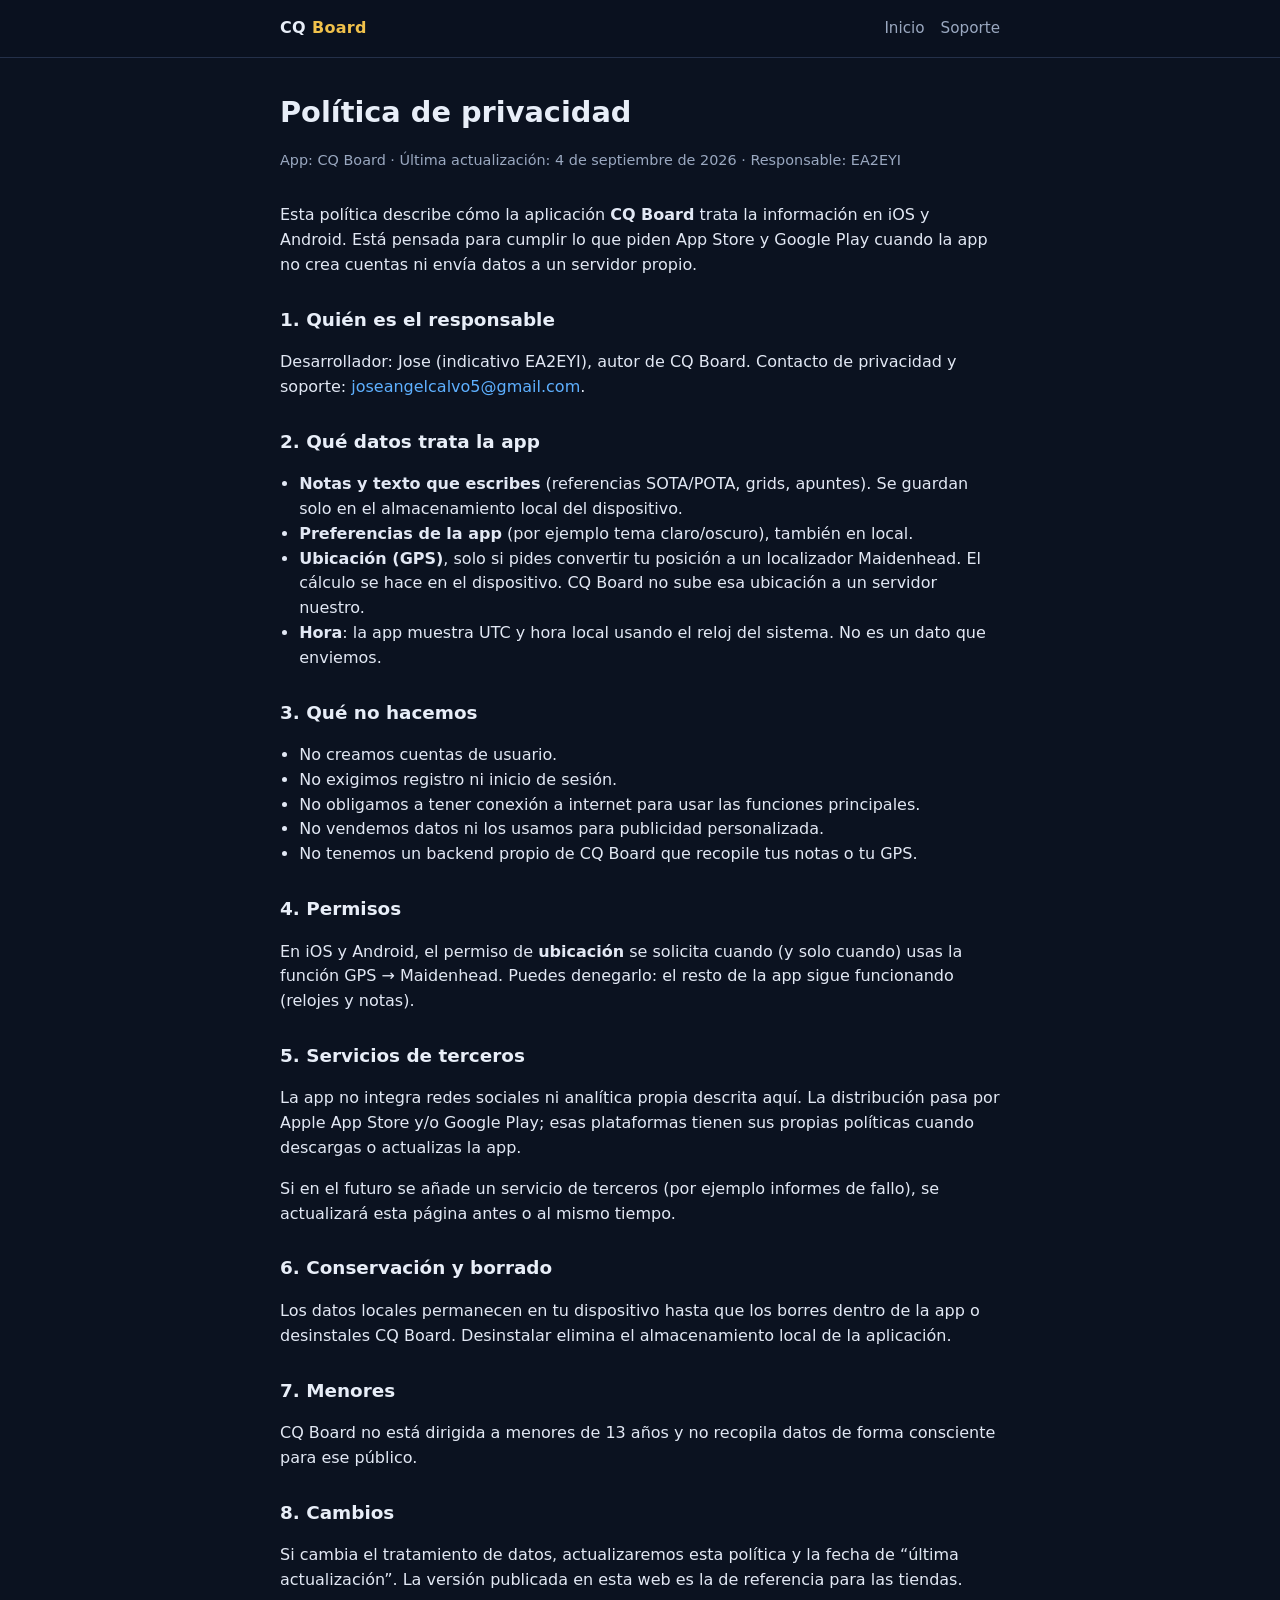
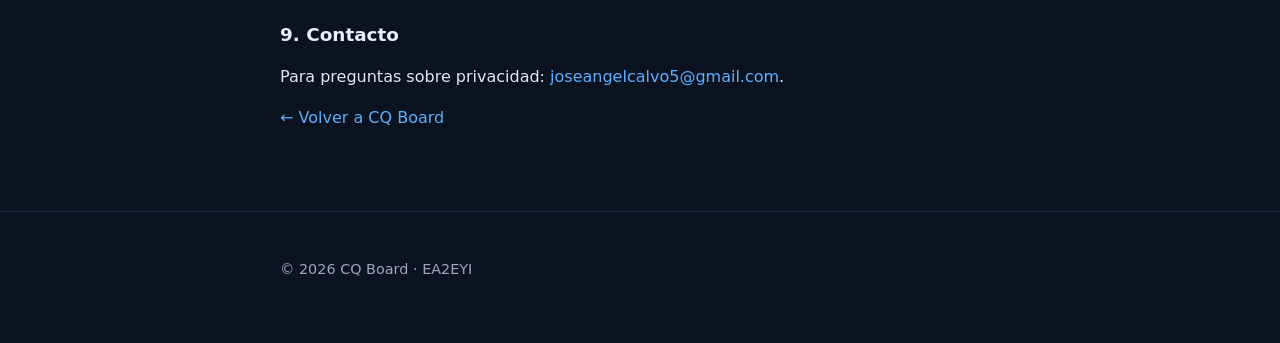
==== privacy.html @ c83faae0 "Initial commit" ====
<!DOCTYPE html>
<html lang="es">
<head>
  <meta charset="utf-8" />
  <meta name="viewport" content="width=device-width, initial-scale=1" />
  <title>Política de privacidad — CQ Board</title>
  <meta name="description" content="Política de privacidad de la app CQ Board para radioaficionados." />
  <link rel="stylesheet" href="css/styles.css" />
</head>
<body>
  <header class="site-header">
    <div class="wrap">
      <a class="logo" href="index.html">CQ <span>Board</span></a>
      <nav class="nav" aria-label="Principal">
        <a href="index.html">Inicio</a>
        <a href="index.html#soporte">Soporte</a>
      </nav>
    </div>
  </header>

  <main class="wrap prose">
    <h1>Política de privacidad</h1>
    <p class="meta">App: CQ Board · Última actualización: 4 de septiembre de 2026 · Responsable: EA2EYI</p>

    <p>
      Esta política describe cómo la aplicación <strong>CQ Board</strong> trata la información
      en iOS y Android. Está pensada para cumplir lo que piden App Store y Google Play
      cuando la app no crea cuentas ni envía datos a un servidor propio.
    </p>

    <h2>1. Quién es el responsable</h2>
    <p>
      Desarrollador: Jose (indicativo EA2EYI), autor de CQ Board.
      Contacto de privacidad y soporte:
      <!-- Sustituye por el email real antes de publicar en las tiendas -->
      <a href="mailto:joseangelcalvo5@gmail.com">joseangelcalvo5@gmail.com</a>.
    </p>

    <h2>2. Qué datos trata la app</h2>
    <ul>
      <li>
        <strong>Notas y texto que escribes</strong> (referencias SOTA/POTA, grids, apuntes).
        Se guardan solo en el almacenamiento local del dispositivo.
      </li>
      <li>
        <strong>Preferencias de la app</strong> (por ejemplo tema claro/oscuro), también en local.
      </li>
      <li>
        <strong>Ubicación (GPS)</strong>, solo si pides convertir tu posición a un localizador Maidenhead.
        El cálculo se hace en el dispositivo. CQ Board no sube esa ubicación a un servidor nuestro.
      </li>
      <li>
        <strong>Hora</strong>: la app muestra UTC y hora local usando el reloj del sistema. No es un dato que enviemos.
      </li>
    </ul>

    <h2>3. Qué no hacemos</h2>
    <ul>
      <li>No creamos cuentas de usuario.</li>
      <li>No exigimos registro ni inicio de sesión.</li>
      <li>No obligamos a tener conexión a internet para usar las funciones principales.</li>
      <li>No vendemos datos ni los usamos para publicidad personalizada.</li>
      <li>No tenemos un backend propio de CQ Board que recopile tus notas o tu GPS.</li>
    </ul>

    <h2>4. Permisos</h2>
    <p>
      En iOS y Android, el permiso de <strong>ubicación</strong> se solicita cuando (y solo cuando)
      usas la función GPS → Maidenhead. Puedes denegarlo: el resto de la app sigue funcionando
      (relojes y notas).
    </p>

    <h2>5. Servicios de terceros</h2>
    <p>
      La app no integra redes sociales ni analítica propia descrita aquí.
      La distribución pasa por Apple App Store y/o Google Play; esas plataformas tienen sus propias políticas
      cuando descargas o actualizas la app.
    </p>
    <p>
      Si en el futuro se añade un servicio de terceros (por ejemplo informes de fallo),
      se actualizará esta página antes o al mismo tiempo.
    </p>

    <h2>6. Conservación y borrado</h2>
    <p>
      Los datos locales permanecen en tu dispositivo hasta que los borres dentro de la app
      o desinstales CQ Board. Desinstalar elimina el almacenamiento local de la aplicación.
    </p>

    <h2>7. Menores</h2>
    <p>
      CQ Board no está dirigida a menores de 13 años y no recopila datos de forma consciente
      para ese público.
    </p>

    <h2>8. Cambios</h2>
    <p>
      Si cambia el tratamiento de datos, actualizaremos esta política y la fecha de “última actualización”.
      La versión publicada en esta web es la de referencia para las tiendas.
    </p>

    <h2>9. Contacto</h2>
    <p>
      Para preguntas sobre privacidad: <a href="mailto:joseangelcalvo5@gmail.com">joseangelcalvo5@gmail.com</a>.
    </p>

    <p><a href="index.html">← Volver a CQ Board</a></p>
  </main>

  <footer class="site-footer">
    <div class="wrap">
      <p>© <span id="y"></span> CQ Board · EA2EYI</p>
    </div>
  </footer>
  <script>
    document.getElementById("y").textContent = new Date().getFullYear();
  </script>
</body>
</html>
---- css/styles.css ----
/* CQ Board — GitHub Pages */
:root {
  --bg: #0b1220;
  --bg-card: #121a2b;
  --text: #e8eef8;
  --muted: #9aa8c0;
  --accent: #5eb0ff;
  --accent-2: #f0c14b;
  --line: #243049;
  --ok: #6bcf8e;
  --radius: 14px;
  --max: 720px;
  --font: system-ui, -apple-system, "Segoe UI", Roboto, Ubuntu, sans-serif;
}

*,
*::before,
*::after {
  box-sizing: border-box;
}

html {
  scroll-behavior: smooth;
}

body {
  margin: 0;
  font-family: var(--font);
  background: var(--bg);
  color: var(--text);
  line-height: 1.55;
  min-height: 100vh;
}

a {
  color: var(--accent);
  text-decoration: none;
}

a:hover {
  text-decoration: underline;
}

img {
  max-width: 100%;
  height: auto;
  display: block;
}

.wrap {
  width: min(100% - 2rem, var(--max));
  margin-inline: auto;
}

/* Header */
.site-header {
  border-bottom: 1px solid var(--line);
  padding: 1rem 0;
  position: sticky;
  top: 0;
  background: color-mix(in srgb, var(--bg) 92%, transparent);
  backdrop-filter: blur(8px);
  z-index: 10;
}

.site-header .wrap {
  display: flex;
  align-items: center;
  justify-content: space-between;
  gap: 1rem;
}

.logo {
  font-weight: 700;
  letter-spacing: 0.02em;
  color: var(--text);
  text-decoration: none;
}

.logo span {
  color: var(--accent-2);
}

.nav {
  display: flex;
  gap: 1rem;
  flex-wrap: wrap;
  font-size: 0.95rem;
}

.nav a {
  color: var(--muted);
}

.nav a:hover {
  color: var(--text);
}

/* Hero */
.hero {
  padding: 3rem 0 2rem;
  text-align: center;
}

.badge-pill {
  display: inline-block;
  font-size: 0.8rem;
  color: var(--accent-2);
  border: 1px solid color-mix(in srgb, var(--accent-2) 40%, transparent);
  border-radius: 999px;
  padding: 0.25rem 0.75rem;
  margin-bottom: 1rem;
}

.hero h1 {
  font-size: clamp(1.8rem, 5vw, 2.6rem);
  margin: 0 0 0.5rem;
  letter-spacing: -0.02em;
}

.tagline {
  font-size: 1.15rem;
  color: var(--muted);
  margin: 0 0 1.25rem;
}

.lead {
  margin: 0 auto 1.75rem;
  max-width: 38rem;
  color: var(--text);
}

.store-row {
  display: flex;
  flex-wrap: wrap;
  gap: 0.75rem;
  justify-content: center;
  margin-bottom: 0.75rem;
}

.btn {
  display: inline-flex;
  align-items: center;
  justify-content: center;
  gap: 0.5rem;
  padding: 0.7rem 1.1rem;
  border-radius: 10px;
  font-weight: 600;
  border: 1px solid var(--line);
  background: var(--bg-card);
  color: var(--text);
  text-decoration: none;
  min-width: 11rem;
}

.btn:hover {
  text-decoration: none;
  border-color: var(--accent);
}

.btn--primary {
  background: var(--accent);
  border-color: var(--accent);
  color: #041018;
}

.btn--primary:hover {
  filter: brightness(1.05);
}

.btn--disabled {
  opacity: 0.55;
  pointer-events: none;
  cursor: not-allowed;
}

.hint {
  font-size: 0.85rem;
  color: var(--muted);
  margin: 0;
}

/* Sections */
section {
  padding: 2rem 0;
}

section h2 {
  font-size: 1.35rem;
  margin: 0 0 1rem;
}

.card {
  background: var(--bg-card);
  border: 1px solid var(--line);
  border-radius: var(--radius);
  padding: 1.25rem;
}

.features {
  display: grid;
  gap: 0.75rem;
  padding: 0;
  margin: 0;
  list-style: none;
}

.features li {
  padding: 0.85rem 1rem;
  background: var(--bg-card);
  border: 1px solid var(--line);
  border-radius: 10px;
}

.features strong {
  color: var(--accent);
}

.not-list {
  margin: 0;
  padding-left: 1.2rem;
  color: var(--muted);
}

.not-list li {
  margin-bottom: 0.4rem;
}

/* Screenshots placeholders */
.shots {
  display: grid;
  grid-template-columns: repeat(auto-fit, minmax(140px, 1fr));
  gap: 1rem;
}

.shot {
  aspect-ratio: 9 / 16;
  border-radius: 18px;
  border: 1px dashed var(--line);
  background:
    linear-gradient(160deg, #152038 0%, #0b1220 60%),
    radial-gradient(circle at 70% 20%, color-mix(in srgb, var(--accent-2) 25%, transparent), transparent 45%);
  display: flex;
  align-items: center;
  justify-content: center;
  text-align: center;
  color: var(--muted);
  font-size: 0.85rem;
  padding: 1rem;
}

/* Footer */
.site-footer {
  border-top: 1px solid var(--line);
  padding: 2rem 0 3rem;
  margin-top: 1rem;
  color: var(--muted);
  font-size: 0.9rem;
}

.site-footer .wrap {
  display: flex;
  flex-direction: column;
  gap: 0.5rem;
}

.site-footer a {
  color: var(--muted);
}

.site-footer a:hover {
  color: var(--accent);
}

/* Privacy page */
.prose {
  padding: 2rem 0 3rem;
}

.prose h1 {
  font-size: 1.8rem;
  margin: 0 0 0.5rem;
}

.prose .meta {
  color: var(--muted);
  font-size: 0.9rem;
  margin-bottom: 2rem;
}

.prose h2 {
  font-size: 1.15rem;
  margin: 1.75rem 0 0.5rem;
}

.prose p,
.prose ul {
  color: color-mix(in srgb, var(--text) 92%, var(--muted));
}

.prose ul {
  padding-left: 1.2rem;
}
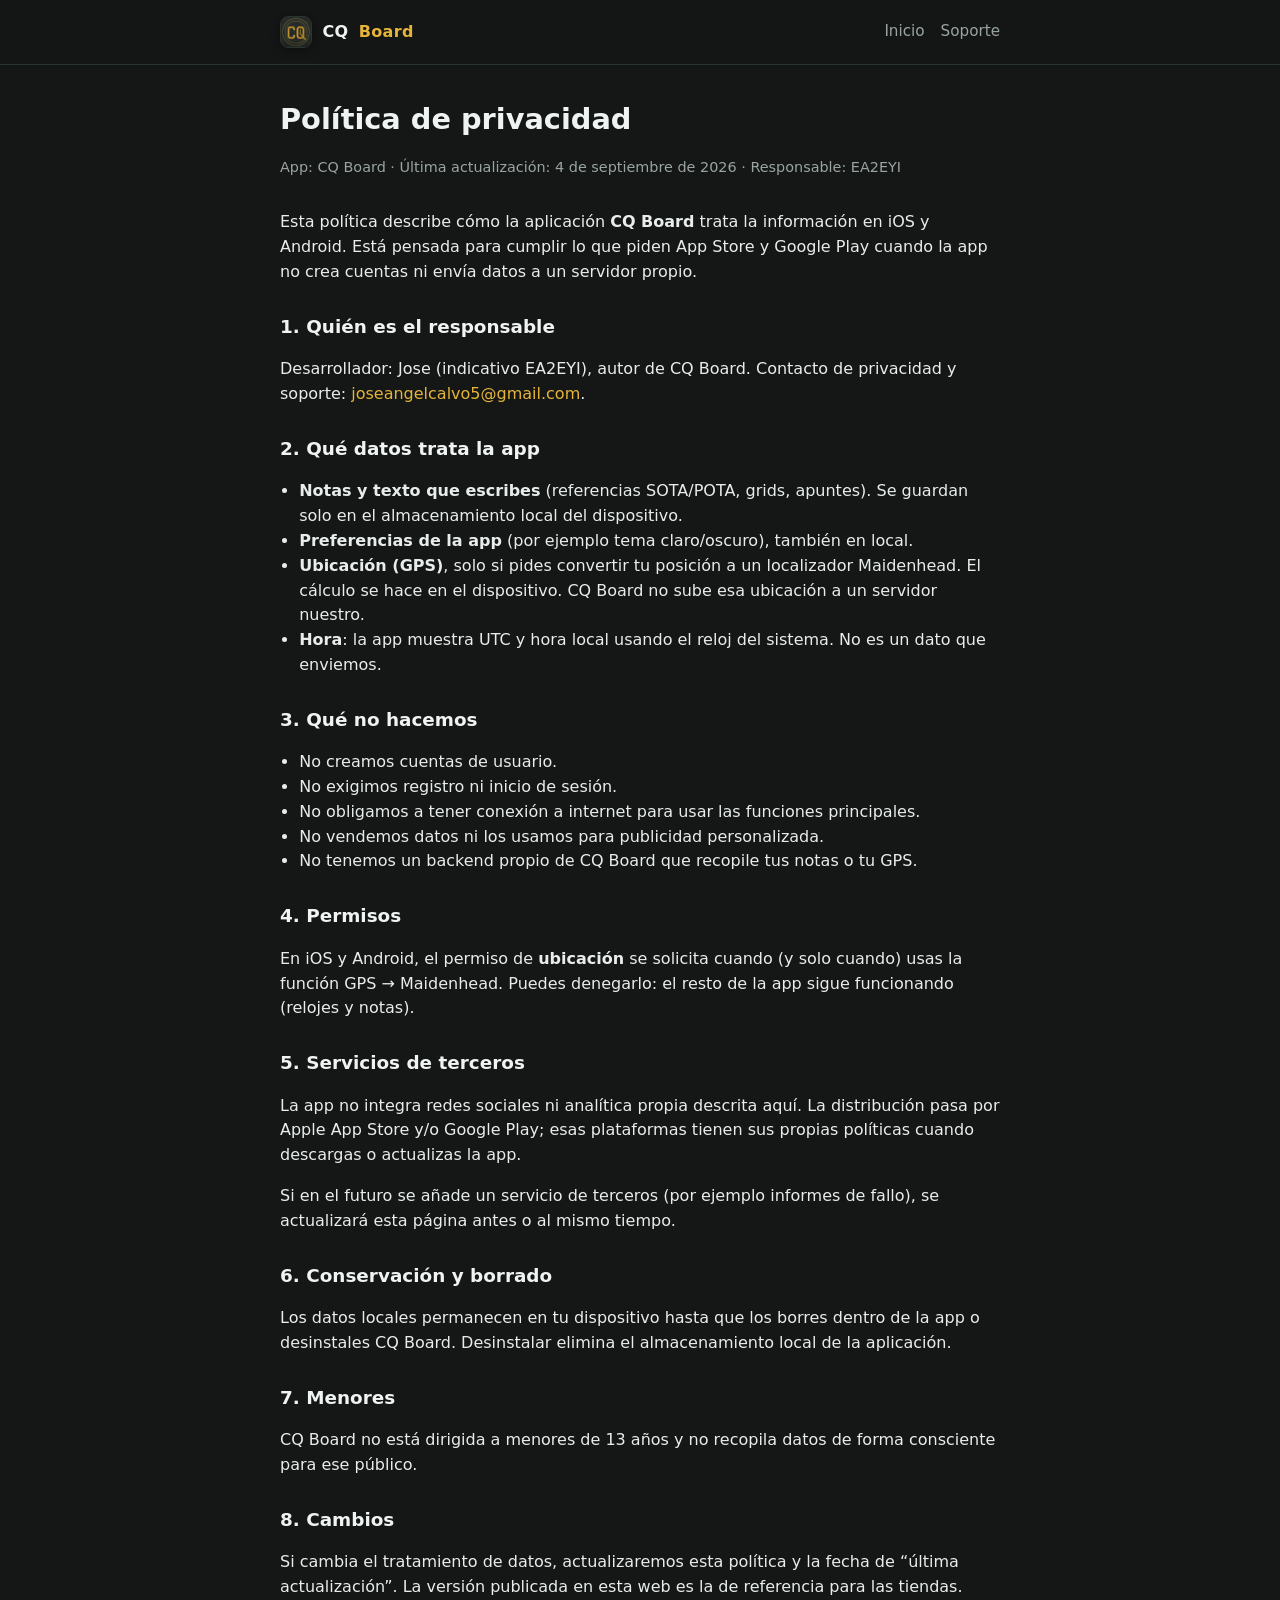
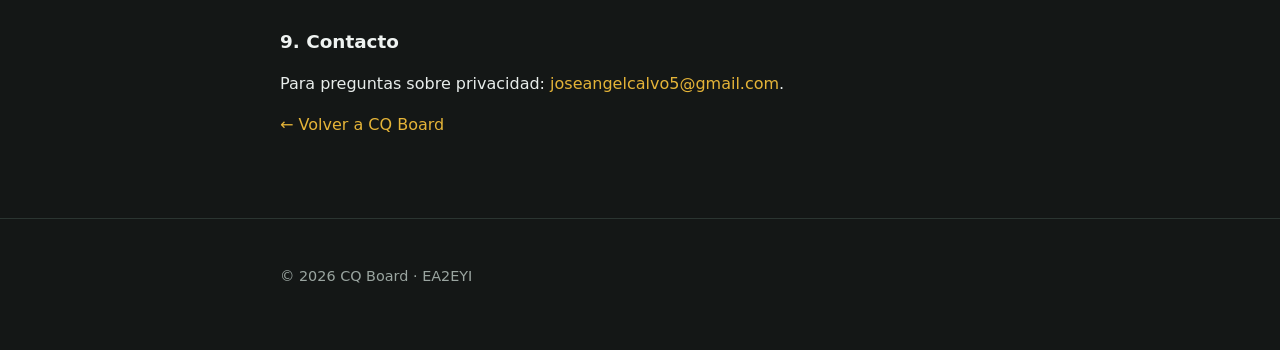
==== commit 8dc5c997: "Actualizar web y README: enlace App Store, capturas reales, icono y paleta pizarra/dorado" ====
--- a/privacy.html
+++ b/privacy.html
@@ -6,11 +6,15 @@
   <title>Política de privacidad — CQ Board</title>
   <meta name="description" content="Política de privacidad de la app CQ Board para radioaficionados." />
   <link rel="stylesheet" href="css/styles.css" />
+  <link rel="icon" type="image/png" href="assets/CQBoard-icon.png" />
 </head>
 <body>
   <header class="site-header">
     <div class="wrap">
-      <a class="logo" href="index.html">CQ <span>Board</span></a>
+      <a class="logo" href="index.html">
+        <img src="assets/CQBoard-icon.png" alt="CQ Board" class="logo-icon" />
+        CQ <span>Board</span>
+      </a>
       <nav class="nav" aria-label="Principal">
         <a href="index.html">Inicio</a>
         <a href="index.html#soporte">Soporte</a>
--- a/css/styles.css
+++ b/css/styles.css
@@ -1,12 +1,12 @@
 /* CQ Board — GitHub Pages */
 :root {
-  --bg: #0b1220;
-  --bg-card: #121a2b;
-  --text: #e8eef8;
-  --muted: #9aa8c0;
-  --accent: #5eb0ff;
-  --accent-2: #f0c14b;
-  --line: #243049;
+  --bg: #141716;
+  --bg-card: #1c2220;
+  --text: #eff3f1;
+  --muted: #9aa5a0;
+  --accent: #e5b438;
+  --accent-2: #f3c64f;
+  --line: #2b3531;
   --ok: #6bcf8e;
   --radius: 14px;
   --max: 720px;
@@ -71,14 +71,31 @@
 }
 
 .logo {
+  display: inline-flex;
+  align-items: center;
+  gap: 0.65rem;
   font-weight: 700;
   letter-spacing: 0.02em;
   color: var(--text);
   text-decoration: none;
 }
 
+.logo:hover {
+  text-decoration: none;
+}
+
+.logo-icon {
+  width: 32px;
+  height: 32px;
+  border-radius: 8px;
+  object-fit: cover;
+  border: 1px solid var(--line);
+  box-shadow: 0 2px 8px rgba(0, 0, 0, 0.4);
+  flex-shrink: 0;
+}
+
 .logo span {
-  color: var(--accent-2);
+  color: var(--accent);
 }
 
 .nav {
@@ -105,11 +122,13 @@
 .badge-pill {
   display: inline-block;
   font-size: 0.8rem;
-  color: var(--accent-2);
-  border: 1px solid color-mix(in srgb, var(--accent-2) 40%, transparent);
+  color: var(--accent);
+  border: 1px solid color-mix(in srgb, var(--accent) 35%, transparent);
+  background: color-mix(in srgb, var(--accent) 8%, transparent);
   border-radius: 999px;
   padding: 0.25rem 0.75rem;
   margin-bottom: 1rem;
+  font-weight: 500;
 }
 
 .hero h1 {
@@ -161,11 +180,15 @@
 .btn--primary {
   background: var(--accent);
   border-color: var(--accent);
-  color: #041018;
+  color: #121514;
+  font-weight: 700;
 }
 
 .btn--primary:hover {
-  filter: brightness(1.05);
+  background: var(--accent-2);
+  border-color: var(--accent-2);
+  color: #121514;
+  filter: none;
 }
 
 .btn--disabled {
@@ -226,11 +249,40 @@
   margin-bottom: 0.4rem;
 }
 
-/* Screenshots placeholders */
+/* Screenshots */
 .shots {
   display: grid;
-  grid-template-columns: repeat(auto-fit, minmax(140px, 1fr));
-  gap: 1rem;
+  grid-template-columns: repeat(auto-fit, minmax(180px, 1fr));
+  gap: 1.25rem;
+}
+
+.shot-item {
+  margin: 0;
+  display: flex;
+  flex-direction: column;
+  align-items: center;
+  gap: 0.6rem;
+}
+
+.shot-item figcaption {
+  font-size: 0.85rem;
+  color: var(--muted);
+  text-align: center;
+}
+
+.shot-img {
+  width: 100%;
+  height: auto;
+  border-radius: 20px;
+  border: 1px solid var(--line);
+  box-shadow: 0 10px 30px rgba(0, 0, 0, 0.45);
+  transition: transform 0.2s ease, border-color 0.2s ease, box-shadow 0.2s ease;
+}
+
+.shot-img:hover {
+  transform: translateY(-4px);
+  border-color: var(--accent);
+  box-shadow: 0 14px 36px rgba(0, 0, 0, 0.6);
 }
 
 .shot {
@@ -238,8 +290,8 @@
   border-radius: 18px;
   border: 1px dashed var(--line);
   background:
-    linear-gradient(160deg, #152038 0%, #0b1220 60%),
-    radial-gradient(circle at 70% 20%, color-mix(in srgb, var(--accent-2) 25%, transparent), transparent 45%);
+    linear-gradient(160deg, #1c2220 0%, #141716 60%),
+    radial-gradient(circle at 70% 20%, color-mix(in srgb, var(--accent) 20%, transparent), transparent 45%);
   display: flex;
   align-items: center;
   justify-content: center;
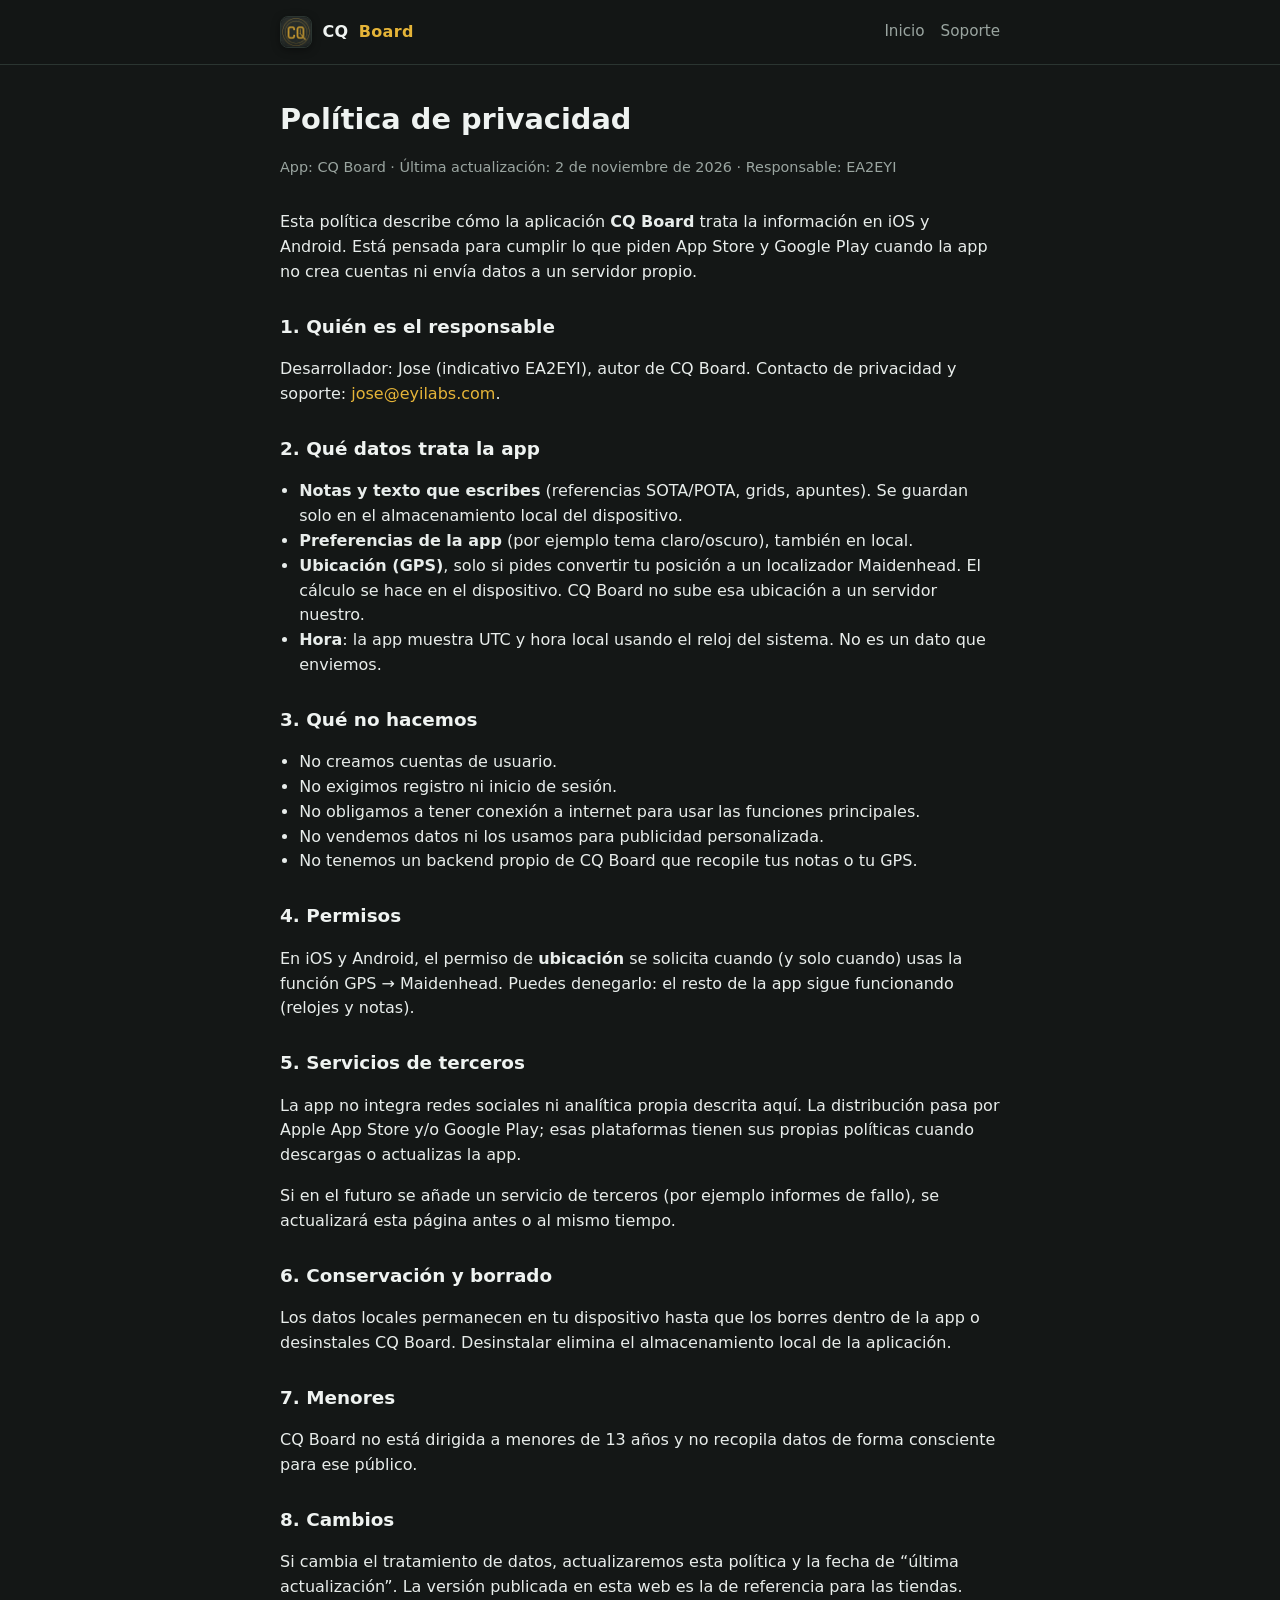
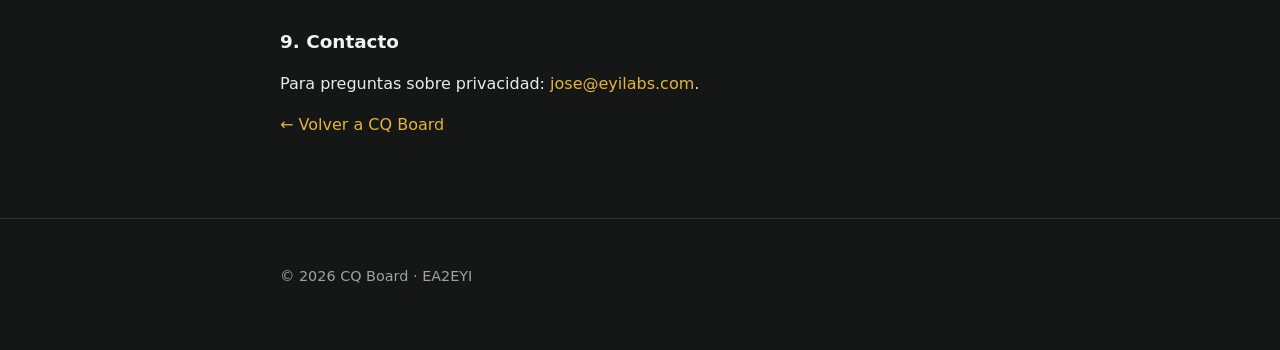
==== commit 5a516b78: "Añadir enlace a Google Play, actualizar email de contacto, optimizar icono y añadir AGENTS.md" ====
--- a/privacy.html
+++ b/privacy.html
@@ -5,8 +5,14 @@
   <meta name="viewport" content="width=device-width, initial-scale=1" />
   <title>Política de privacidad — CQ Board</title>
   <meta name="description" content="Política de privacidad de la app CQ Board para radioaficionados." />
+  <meta property="og:type" content="website" />
+  <meta property="og:url" content="https://joseancalvo.github.io/cq-board/privacy.html" />
+  <meta property="og:title" content="Política de privacidad — CQ Board" />
+  <meta property="og:description" content="Política de privacidad de la app CQ Board para radioaficionados." />
+  <meta property="og:image" content="https://joseancalvo.github.io/cq-board/assets/CQBoard-icon.png" />
   <link rel="stylesheet" href="css/styles.css" />
   <link rel="icon" type="image/png" href="assets/CQBoard-icon.png" />
+  <link rel="apple-touch-icon" href="assets/CQBoard-icon.png" />
 </head>
 <body>
   <header class="site-header">
@@ -24,7 +30,7 @@
 
   <main class="wrap prose">
     <h1>Política de privacidad</h1>
-    <p class="meta">App: CQ Board · Última actualización: 4 de septiembre de 2026 · Responsable: EA2EYI</p>
+    <p class="meta">App: CQ Board · Última actualización: 2 de noviembre de 2026 · Responsable: EA2EYI</p>
 
     <p>
       Esta política describe cómo la aplicación <strong>CQ Board</strong> trata la información
@@ -36,8 +42,7 @@
     <p>
       Desarrollador: Jose (indicativo EA2EYI), autor de CQ Board.
       Contacto de privacidad y soporte:
-      <!-- Sustituye por el email real antes de publicar en las tiendas -->
-      <a href="mailto:joseangelcalvo5@gmail.com">joseangelcalvo5@gmail.com</a>.
+      <a href="mailto:jose@eyilabs.com">jose@eyilabs.com</a>.
     </p>
 
     <h2>2. Qué datos trata la app</h2>
@@ -105,7 +110,7 @@
 
     <h2>9. Contacto</h2>
     <p>
-      Para preguntas sobre privacidad: <a href="mailto:joseangelcalvo5@gmail.com">joseangelcalvo5@gmail.com</a>.
+      Para preguntas sobre privacidad: <a href="mailto:jose@eyilabs.com">jose@eyilabs.com</a>.
     </p>
 
     <p><a href="index.html">← Volver a CQ Board</a></p>
--- a/css/styles.css
+++ b/css/styles.css
@@ -107,10 +107,64 @@
 
 .nav a {
   color: var(--muted);
+  text-decoration: none;
+  transition: color 0.15s ease, background-color 0.15s ease, border-color 0.15s ease;
 }
 
 .nav a:hover {
   color: var(--text);
+  text-decoration: none;
+}
+
+@media (max-width: 540px) {
+  .site-header {
+    padding: 0.65rem 0;
+  }
+
+  .site-header .wrap {
+    flex-direction: column;
+    align-items: center;
+    gap: 0.55rem;
+  }
+
+  .logo {
+    font-size: 1.05rem;
+  }
+
+  .logo-icon {
+    width: 28px;
+    height: 28px;
+  }
+
+  .nav {
+    width: 100%;
+    justify-content: center;
+    gap: 0.35rem;
+    font-size: 0.82rem;
+    flex-wrap: nowrap;
+    overflow-x: auto;
+    max-width: 100%;
+    padding: 0.1rem 0;
+    scrollbar-width: none;
+  }
+
+  .nav::-webkit-scrollbar {
+    display: none;
+  }
+
+  .nav a {
+    padding: 0.25rem 0.55rem;
+    border-radius: 6px;
+    white-space: nowrap;
+    background: color-mix(in srgb, var(--bg-card) 60%, transparent);
+    border: 1px solid var(--line);
+  }
+
+  .nav a:hover {
+    background: var(--bg-card);
+    border-color: var(--accent);
+    color: var(--text);
+  }
 }
 
 /* Hero */
@@ -191,12 +245,6 @@
   filter: none;
 }
 
-.btn--disabled {
-  opacity: 0.55;
-  pointer-events: none;
-  cursor: not-allowed;
-}
-
 .hint {
   font-size: 0.85rem;
   color: var(--muted);
@@ -285,22 +333,6 @@
   box-shadow: 0 14px 36px rgba(0, 0, 0, 0.6);
 }
 
-.shot {
-  aspect-ratio: 9 / 16;
-  border-radius: 18px;
-  border: 1px dashed var(--line);
-  background:
-    linear-gradient(160deg, #1c2220 0%, #141716 60%),
-    radial-gradient(circle at 70% 20%, color-mix(in srgb, var(--accent) 20%, transparent), transparent 45%);
-  display: flex;
-  align-items: center;
-  justify-content: center;
-  text-align: center;
-  color: var(--muted);
-  font-size: 0.85rem;
-  padding: 1rem;
-}
-
 /* Footer */
 .site-footer {
   border-top: 1px solid var(--line);
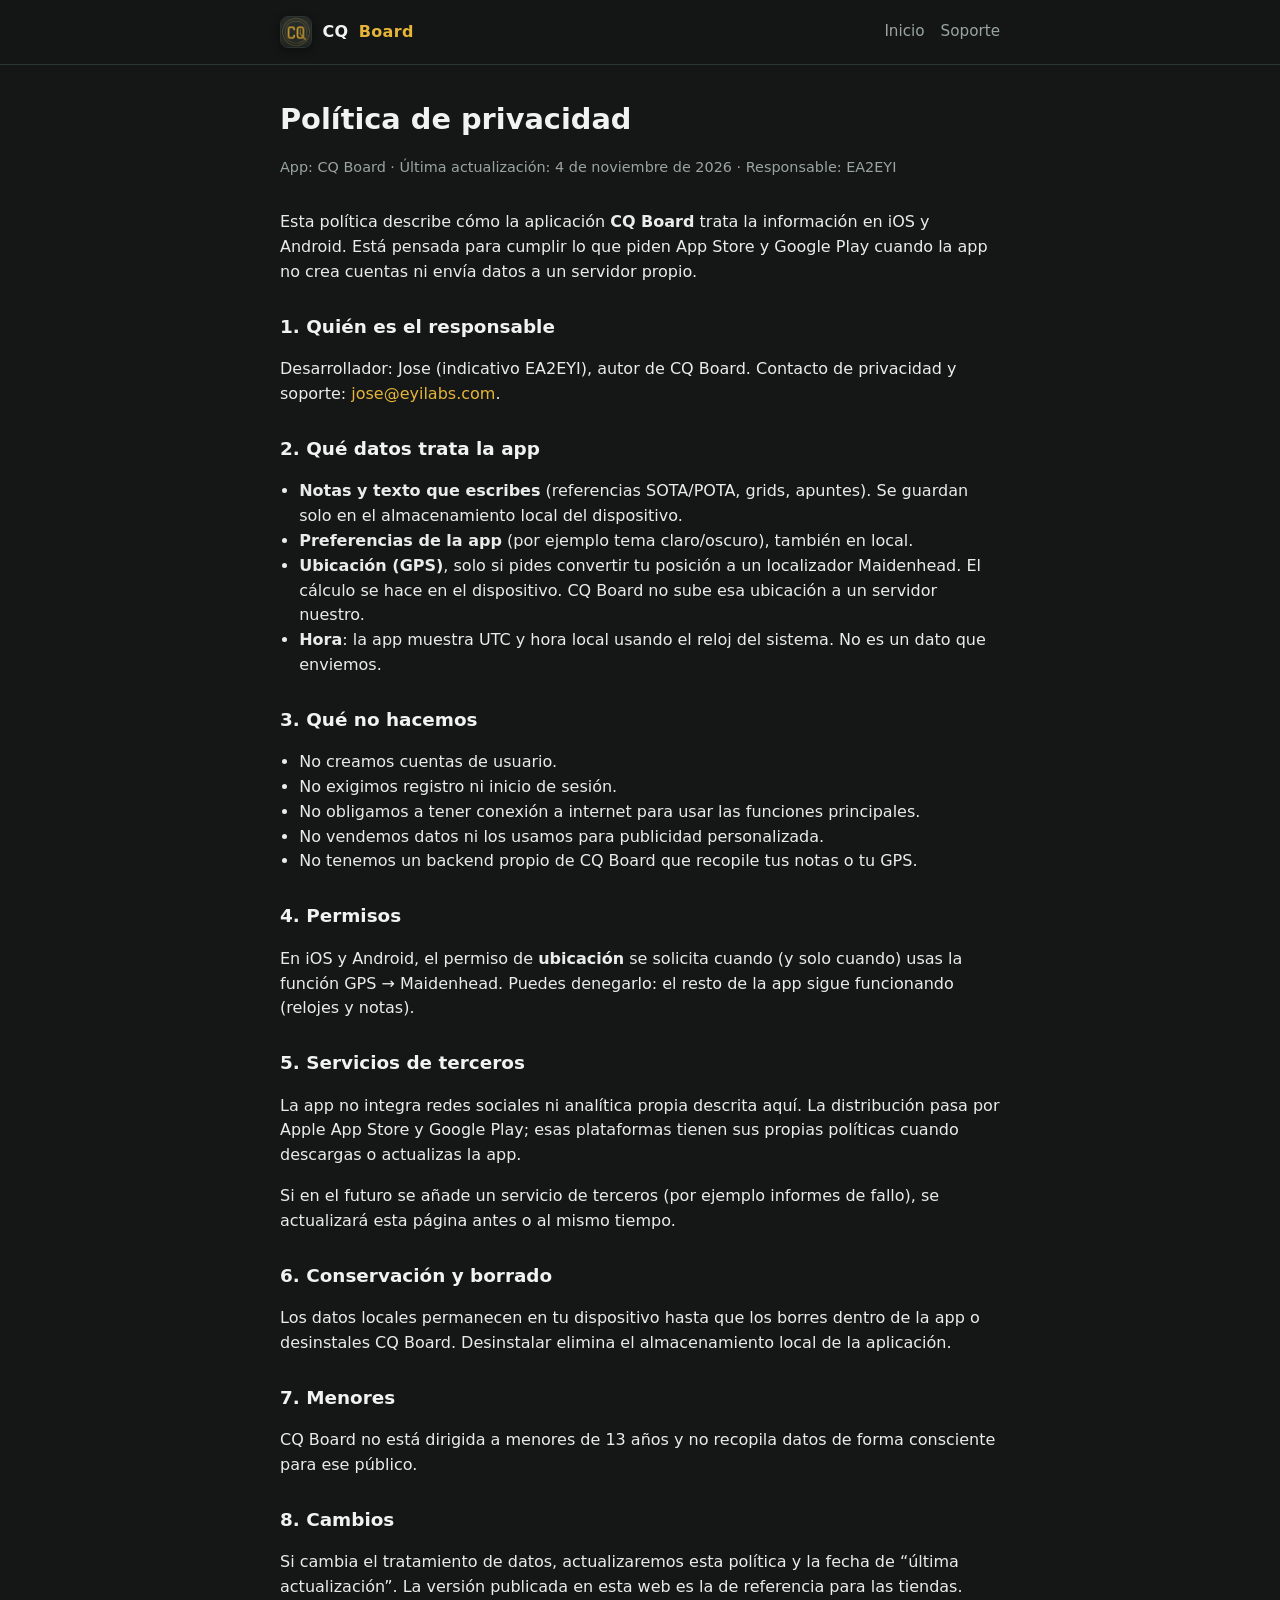
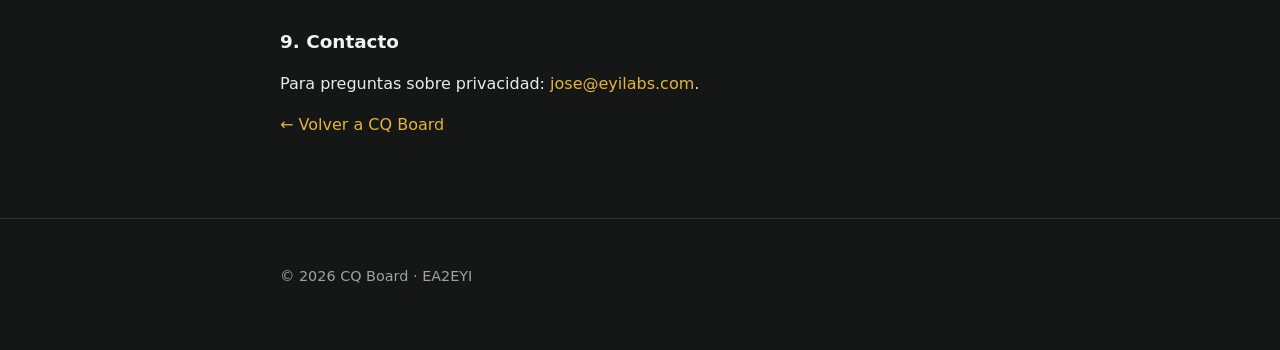
==== commit 46d2813b: "Mejorar SEO/OG (1200x630), añadir favicon.ico, optimizar capturas y pulir textos y estilos" ====
--- a/privacy.html
+++ b/privacy.html
@@ -3,14 +3,20 @@
 <head>
   <meta charset="utf-8" />
   <meta name="viewport" content="width=device-width, initial-scale=1" />
+  <meta name="theme-color" content="#141716" />
   <title>Política de privacidad — CQ Board</title>
   <meta name="description" content="Política de privacidad de la app CQ Board para radioaficionados." />
+  <link rel="canonical" href="https://joseancalvo.github.io/cq-board/privacy.html" />
   <meta property="og:type" content="website" />
   <meta property="og:url" content="https://joseancalvo.github.io/cq-board/privacy.html" />
   <meta property="og:title" content="Política de privacidad — CQ Board" />
   <meta property="og:description" content="Política de privacidad de la app CQ Board para radioaficionados." />
-  <meta property="og:image" content="https://joseancalvo.github.io/cq-board/assets/CQBoard-icon.png" />
+  <meta property="og:image" content="https://joseancalvo.github.io/cq-board/assets/og-image.png" />
+  <meta property="og:image:width" content="1200" />
+  <meta property="og:image:height" content="630" />
+  <meta name="twitter:card" content="summary_large_image" />
   <link rel="stylesheet" href="css/styles.css" />
+  <link rel="icon" href="favicon.ico" sizes="any" />
   <link rel="icon" type="image/png" href="assets/CQBoard-icon.png" />
   <link rel="apple-touch-icon" href="assets/CQBoard-icon.png" />
 </head>
@@ -18,7 +24,7 @@
   <header class="site-header">
     <div class="wrap">
       <a class="logo" href="index.html">
-        <img src="assets/CQBoard-icon.png" alt="CQ Board" class="logo-icon" />
+        <img src="assets/CQBoard-icon.png" alt="CQ Board" class="logo-icon" width="32" height="32" />
         CQ <span>Board</span>
       </a>
       <nav class="nav" aria-label="Principal">
@@ -30,7 +36,7 @@
 
   <main class="wrap prose">
     <h1>Política de privacidad</h1>
-    <p class="meta">App: CQ Board · Última actualización: 2 de noviembre de 2026 · Responsable: EA2EYI</p>
+    <p class="meta">App: CQ Board · Última actualización: 4 de noviembre de 2026 · Responsable: EA2EYI</p>
 
     <p>
       Esta política describe cómo la aplicación <strong>CQ Board</strong> trata la información
@@ -82,7 +88,7 @@
     <h2>5. Servicios de terceros</h2>
     <p>
       La app no integra redes sociales ni analítica propia descrita aquí.
-      La distribución pasa por Apple App Store y/o Google Play; esas plataformas tienen sus propias políticas
+      La distribución pasa por Apple App Store y Google Play; esas plataformas tienen sus propias políticas
       cuando descargas o actualizas la app.
     </p>
     <p>
@@ -118,7 +124,7 @@
 
   <footer class="site-footer">
     <div class="wrap">
-      <p>© <span id="y"></span> CQ Board · EA2EYI</p>
+      <p>© <span id="y">2026</span> CQ Board · EA2EYI</p>
     </div>
   </footer>
   <script>
--- a/css/styles.css
+++ b/css/styles.css
@@ -254,6 +254,7 @@
 /* Sections */
 section {
   padding: 2rem 0;
+  scroll-margin-top: 4.5rem;
 }
 
 section h2 {
@@ -266,6 +267,14 @@
   border: 1px solid var(--line);
   border-radius: var(--radius);
   padding: 1.25rem;
+}
+
+.card > :first-child {
+  margin-top: 0;
+}
+
+.card > :last-child {
+  margin-bottom: 0;
 }
 
 .features {
@@ -320,6 +329,7 @@
 
 .shot-img {
   width: 100%;
+  max-width: 240px;
   height: auto;
   border-radius: 20px;
   border: 1px solid var(--line);
